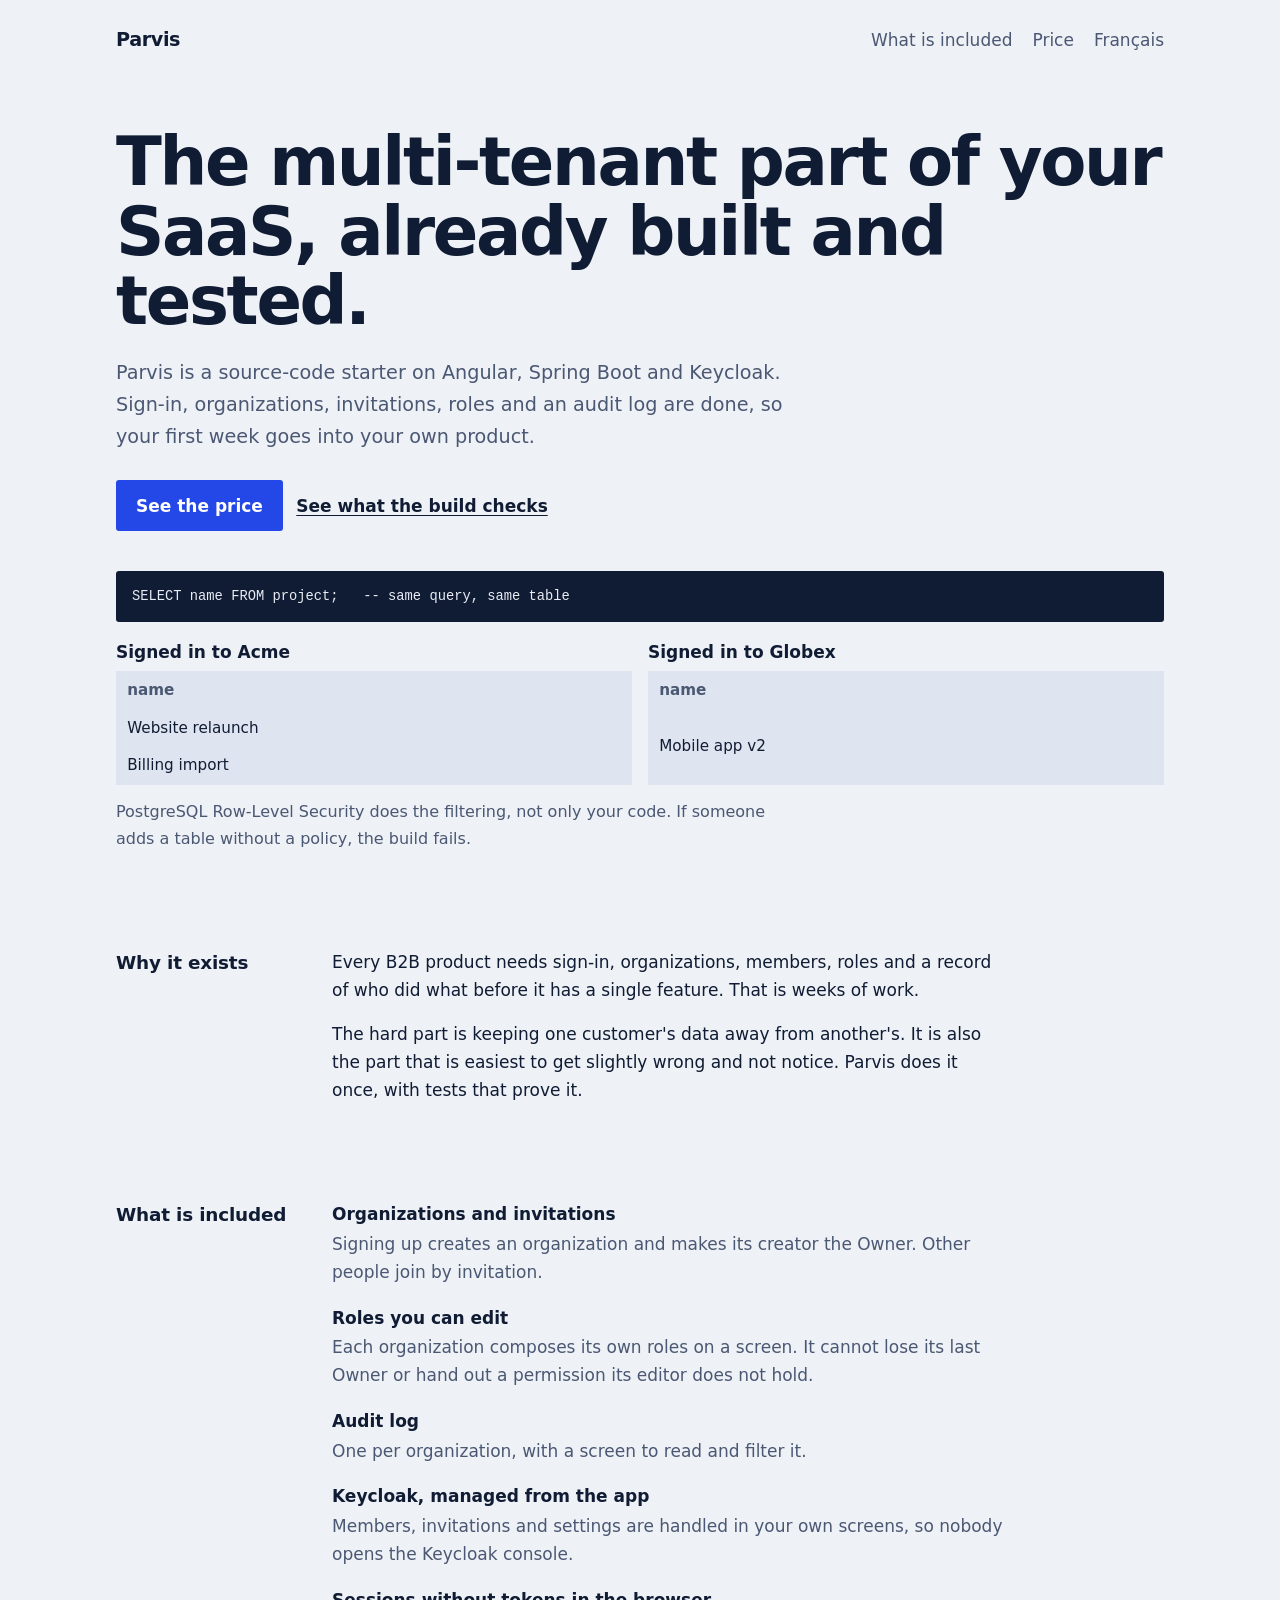
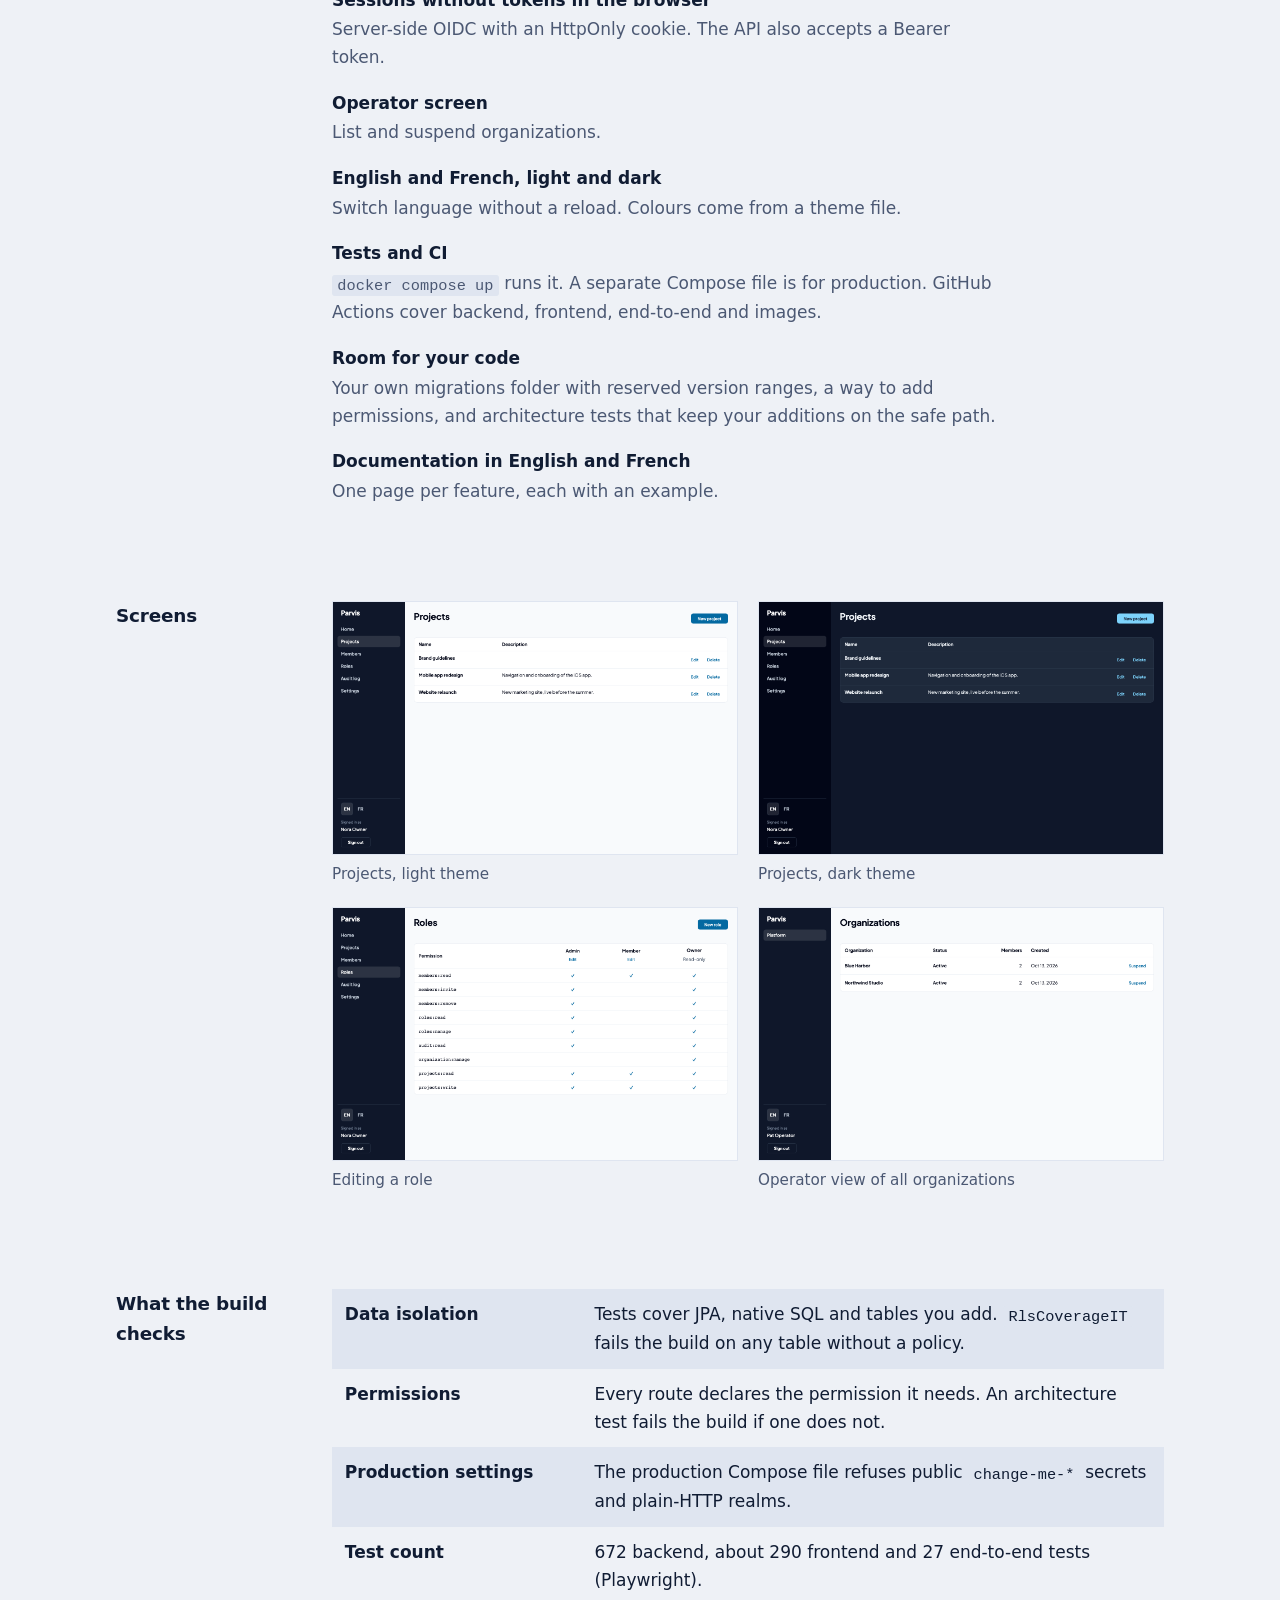
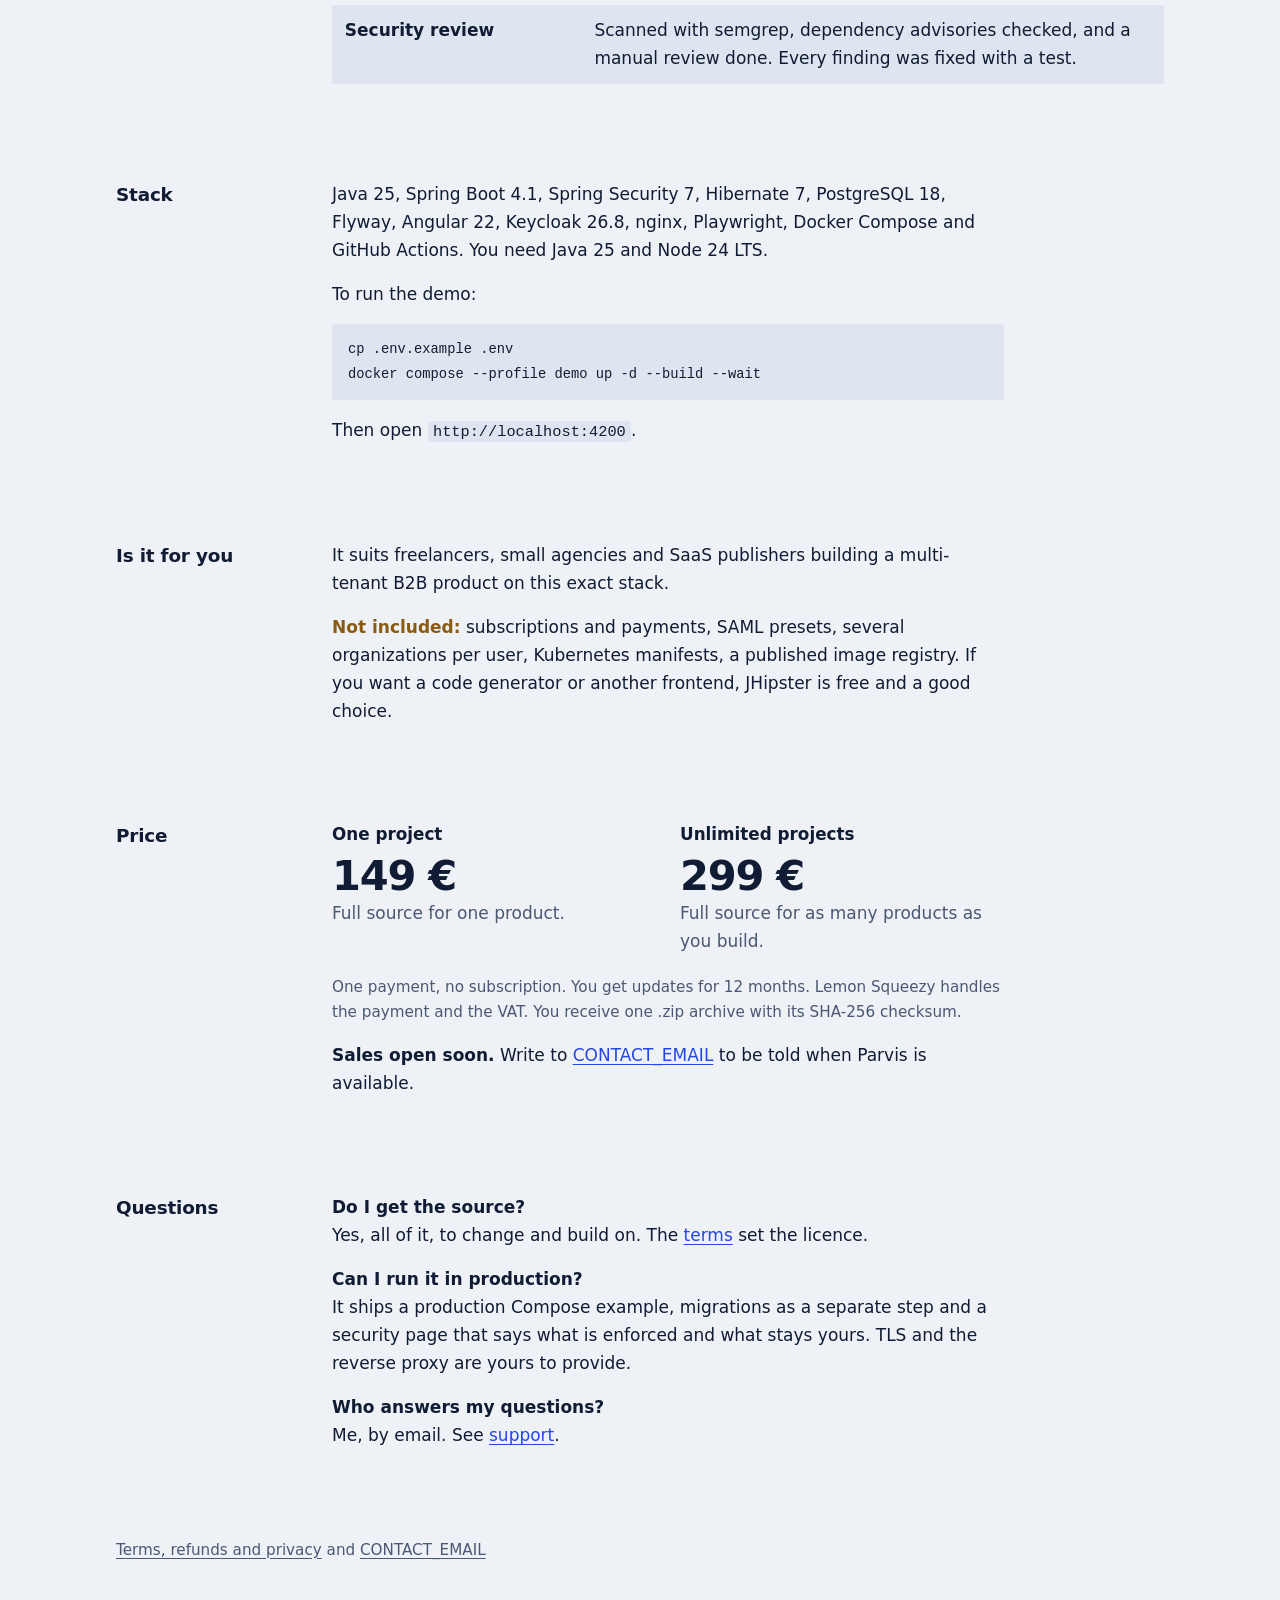
==== index.html @ 85338daf "feat: landing page in English and French Co-Authored-By: Claude Sonnet 5.5 <noreply@anthropic.com>" ====
<!doctype html>
<html lang="en">
<head>
<meta charset="utf-8">
<meta name="viewport" content="width=device-width, initial-scale=1">
<title>Parvis, a multi-tenant SaaS starter</title>
<meta name="description" content="Angular, Spring Boot and Keycloak starter with organizations, editable roles and an audit log, already wired and tested.">
<link rel="icon" href="favicon.svg" type="image/svg+xml">
<link rel="stylesheet" href="style.css">
</head>
<body>
<div class="page">
  <header class="top">
    <a class="brand" href="index.html">Parvis</a>
    <nav><a href="#included">What is included</a><a href="#price">Price</a><a href="fr.html" hreflang="fr" lang="fr">Français</a></nav>
  </header>

  <main>
    <div class="hero">
      <h1>The multi-tenant part of your SaaS, already built and tested.</h1>
      <p>Parvis is a source-code starter on Angular, Spring Boot and Keycloak. Sign-in, organizations, invitations, roles and an audit log are done, so your first week goes into your own product.</p>
      <a class="btn" href="#price">See the price</a>
      <a class="btn plain" href="#checked">See what the build checks</a>

      <div class="demo">
        <pre><code>SELECT name FROM project;   -- same query, same table</code></pre>
        <div class="pair">
          <table>
            <caption>Signed in to Acme</caption>
            <thead><tr><th>name</th></tr></thead>
            <tbody><tr><td>Website relaunch</td></tr><tr><td>Billing import</td></tr></tbody>
          </table>
          <table>
            <caption>Signed in to Globex</caption>
            <thead><tr><th>name</th></tr></thead>
            <tbody><tr><td>Mobile app v2</td></tr></tbody>
          </table>
        </div>
        <p class="cap">PostgreSQL Row-Level Security does the filtering, not only your code. If someone adds a table without a policy, the build fails.</p>
      </div>
    </div>

    <section class="row" id="why">
      <h2>Why it exists</h2>
      <div class="body">
        <p>Every B2B product needs sign-in, organizations, members, roles and a record of who did what before it has a single feature. That is weeks of work.</p>
        <p>The hard part is keeping one customer's data away from another's. It is also the part that is easiest to get slightly wrong and not notice. Parvis does it once, with tests that prove it.</p>
      </div>
    </section>

    <section class="row" id="included">
      <h2>What is included</h2>
      <div class="body">
        <dl class="features">
          <div><dt>Organizations and invitations</dt><dd>Signing up creates an organization and makes its creator the Owner. Other people join by invitation.</dd></div>
          <div><dt>Roles you can edit</dt><dd>Each organization composes its own roles on a screen. It cannot lose its last Owner or hand out a permission its editor does not hold.</dd></div>
          <div><dt>Audit log</dt><dd>One per organization, with a screen to read and filter it.</dd></div>
          <div><dt>Keycloak, managed from the app</dt><dd>Members, invitations and settings are handled in your own screens, so nobody opens the Keycloak console.</dd></div>
          <div><dt>Sessions without tokens in the browser</dt><dd>Server-side OIDC with an HttpOnly cookie. The API also accepts a Bearer token.</dd></div>
          <div><dt>Operator screen</dt><dd>List and suspend organizations.</dd></div>
          <div><dt>English and French, light and dark</dt><dd>Switch language without a reload. Colours come from a theme file.</dd></div>
          <div><dt>Tests and CI</dt><dd><code>docker compose up</code> runs it. A separate Compose file is for production. GitHub Actions cover backend, frontend, end-to-end and images.</dd></div>
          <div><dt>Room for your code</dt><dd>Your own migrations folder with reserved version ranges, a way to add permissions, and architecture tests that keep your additions on the safe path.</dd></div>
          <div><dt>Documentation in English and French</dt><dd>One page per feature, each with an example.</dd></div>
        </dl>
      </div>
    </section>

    <section class="row" id="screens">
      <h2>Screens</h2>
      <div class="body wide">
        <div class="shots">
          <figure><img src="assets/projects.png" alt="Projects list, light theme" loading="lazy" width="1440" height="900"><figcaption>Projects, light theme</figcaption></figure>
          <figure><img src="assets/projects-dark.png" alt="Projects list, dark theme" loading="lazy" width="1440" height="900"><figcaption>Projects, dark theme</figcaption></figure>
          <figure><img src="assets/roles.png" alt="Role editing screen" loading="lazy" width="1440" height="900"><figcaption>Editing a role</figcaption></figure>
          <figure><img src="assets/operator.png" alt="Operator screen listing organizations" loading="lazy" width="1440" height="900"><figcaption>Operator view of all organizations</figcaption></figure>
        </div>
      </div>
    </section>

    <section class="row" id="checked">
      <h2>What the build checks</h2>
      <div class="body wide">
        <table class="facts">
          <tbody>
            <tr><th scope="row">Data isolation</th><td>Tests cover JPA, native SQL and tables you add. <code>RlsCoverageIT</code> fails the build on any table without a policy.</td></tr>
            <tr><th scope="row">Permissions</th><td>Every route declares the permission it needs. An architecture test fails the build if one does not.</td></tr>
            <tr><th scope="row">Production settings</th><td>The production Compose file refuses public <code>change-me-*</code> secrets and plain-HTTP realms.</td></tr>
            <tr><th scope="row">Test count</th><td>672 backend, about 290 frontend and 27 end-to-end tests (Playwright).</td></tr>
            <tr><th scope="row">Security review</th><td>Scanned with semgrep, dependency advisories checked, and a manual review done. Every finding was fixed with a test.</td></tr>
          </tbody>
        </table>
      </div>
    </section>

    <section class="row" id="stack">
      <h2>Stack</h2>
      <div class="body">
        <p>Java 25, Spring Boot 4.1, Spring Security 7, Hibernate 7, PostgreSQL 18, Flyway, Angular 22, Keycloak 26.8, nginx, Playwright, Docker Compose and GitHub Actions. You need Java 25 and Node 24 LTS.</p>
        <p>To run the demo:</p>
        <pre><code>cp .env.example .env
docker compose --profile demo up -d --build --wait</code></pre>
        <p>Then open <code>http://localhost:4200</code>.</p>
      </div>
    </section>

    <section class="row" id="fit">
      <h2>Is it for you</h2>
      <div class="body">
        <p>It suits freelancers, small agencies and SaaS publishers building a multi-tenant B2B product on this exact stack.</p>
        <p><span class="not">Not included:</span> subscriptions and payments, SAML presets, several organizations per user, Kubernetes manifests, a published image registry. If you want a code generator or another frontend, JHipster is free and a good choice.</p>
      </div>
    </section>

    <section class="row" id="price">
      <h2>Price</h2>
      <div class="body">
        <div class="plans">
          <div><h3>One project</h3><div class="price">149 €</div><p>Full source for one product.</p></div>
          <div><h3>Unlimited projects</h3><div class="price">299 €</div><p>Full source for as many products as you build.</p></div>
        </div>
        <p class="small">One payment, no subscription. You get updates for 12 months. Lemon Squeezy handles the payment and the VAT. You receive one .zip archive with its SHA-256 checksum.</p>
        <p><strong>Sales open soon.</strong> Write to <a href="mailto:CONTACT_EMAIL">CONTACT_EMAIL</a> to be told when Parvis is available.</p>
        <!-- TODO: restore the buy button once the Lemon Squeezy link exists:
        <p><a class="btn" href="CHECKOUT_URL">Buy Parvis</a></p> -->
      </div>
    </section>

    <section class="row" id="faq">
      <h2>Questions</h2>
      <div class="body">
        <p><strong>Do I get the source?</strong><br>Yes, all of it, to change and build on. The <a href="legal.html#terms">terms</a> set the licence.</p>
        <p><strong>Can I run it in production?</strong><br>It ships a production Compose example, migrations as a separate step and a security page that says what is enforced and what stays yours. TLS and the reverse proxy are yours to provide.</p>
        <p><strong>Who answers my questions?</strong><br>Me, by email. See <a href="legal.html#support">support</a>.</p>
      </div>
    </section>
  </main>

  <footer class="foot">
    <a href="legal.html">Terms, refunds and privacy</a> and <a href="mailto:CONTACT_EMAIL">CONTACT_EMAIL</a>
  </footer>
</div>
</body>
</html>
---- style.css ----
:root {
  --paper: #eef1f6;
  --ink: #101c33;
  --muted: #4b5873;
  --soft: #dfe5f0;
  --accent: #2447e8;
  --accent-ink: #ffffff;
  --warn: #8a5a12;
  --measure: 42rem;
}
@media (prefers-color-scheme: dark) {
  :root {
    --paper: #0f1626;
    --ink: #e8ecf5;
    --muted: #a3afc7;
    --soft: #1a2338;
    --accent: #8ba2ff;
    --accent-ink: #0f1626;
    --warn: #e0b36a;
  }
}
* { box-sizing: border-box; }
html { scroll-behavior: smooth; }
@media (prefers-reduced-motion: reduce) { html { scroll-behavior: auto; } }
body {
  margin: 0;
  background: var(--paper);
  color: var(--ink);
  font: 17px/1.65 system-ui, -apple-system, "Segoe UI", Roboto, sans-serif;
}
a { color: var(--accent); text-underline-offset: .2em; }
a:focus-visible, .btn:focus-visible { outline: 3px solid var(--accent); outline-offset: 3px; }
code, pre { font-family: ui-monospace, "SF Mono", Menlo, Consolas, monospace; font-size: .9em; }
code { background: var(--soft); padding: .1em .35em; border-radius: 3px; }

.page { max-width: 68rem; margin: 0 auto; padding: 0 1.25rem; }

header.top { display: flex; justify-content: space-between; align-items: baseline; padding: 1.5rem 0 0; }
header.top .brand { font-weight: 800; font-size: 1.2rem; letter-spacing: -.02em; color: var(--ink); text-decoration: none; }
header.top nav a { margin-left: 1.25rem; color: var(--muted); text-decoration: none; }
header.top nav a:hover { color: var(--ink); text-decoration: underline; }

.hero { padding: 4.5rem 0 3rem; }
.hero h1 { font-size: clamp(2.2rem, 6vw, 4.2rem); line-height: 1.04; letter-spacing: -.035em; font-weight: 800; margin: 0 0 1.25rem; max-width: 16em; }
.hero p { font-size: 1.2rem; max-width: var(--measure); color: var(--muted); margin: 0 0 1.75rem; }
.btn { display: inline-block; padding: .7rem 1.25rem; border-radius: 3px; background: var(--accent); color: var(--accent-ink); font-weight: 700; text-decoration: none; }
.btn.plain { background: transparent; color: var(--ink); text-decoration: underline; padding-left: .5rem; }

/* the isolation demo: two result sets for the same query */
.demo { margin: 2.5rem 0 0; }
pre { margin: 0 0 1rem; padding: .8rem 1rem; background: var(--soft); border-radius: 3px; overflow-x: auto; }
pre code { background: none; padding: 0; }
.demo pre { background: #101c33; color: #e8ecf5; margin-bottom: 1rem; }
.demo .pair { display: grid; gap: 1rem; grid-template-columns: 1fr 1fr; }
.demo table { width: 100%; border-collapse: collapse; background: var(--soft); }
.demo caption { text-align: left; font-weight: 700; padding: 0 0 .35rem; }
.demo th, .demo td { text-align: left; padding: .4rem .7rem; font-size: .95rem; }
.demo th { color: var(--muted); font-weight: 600; }
.demo p.cap { margin: .9rem 0 0; color: var(--muted); max-width: var(--measure); font-size: 1rem; }

.row { display: grid; grid-template-columns: 11rem minmax(0, 1fr); gap: 1rem 2.5rem; padding: 3rem 0; }
.row > h2 { margin: 0; font-size: 1.15rem; font-weight: 800; letter-spacing: -.01em; position: sticky; top: 1rem; align-self: start; }
.row .body { max-width: var(--measure); }
.row .body.wide { max-width: none; }
.row p { margin: 0 0 1rem; }
.row p:last-child { margin-bottom: 0; }

dl.features { margin: 0; display: grid; gap: 1.1rem; }
dl.features dt { font-weight: 700; }
dl.features dd { margin: .1rem 0 0; color: var(--muted); }

.shots { display: grid; gap: 1.25rem; grid-template-columns: 1fr 1fr; }
.shots figure { margin: 0; }
.shots img { display: block; width: 100%; height: auto; border: 1px solid var(--soft); }
.shots figcaption { color: var(--muted); font-size: .95rem; margin-top: .4rem; }

table.facts { width: 100%; border-collapse: collapse; }
table.facts th, table.facts td { text-align: left; vertical-align: top; padding: .7rem 1rem .7rem 0; }
table.facts th { font-weight: 700; width: 30%; }
table.facts tbody tr:nth-child(odd) { background: var(--soft); }
table.facts tbody th, table.facts tbody td { padding-left: .8rem; }

.not { color: var(--warn); font-weight: 700; }

.plans { display: grid; gap: 1.5rem; grid-template-columns: 1fr 1fr; margin-bottom: 1.25rem; }
.plans .price { font-size: 2.6rem; font-weight: 800; letter-spacing: -.03em; line-height: 1.1; }
.plans h3 { margin: 0 0 .25rem; font-size: 1.05rem; }
.plans p { color: var(--muted); }
.small { color: var(--muted); font-size: .95rem; }

footer.foot { padding: 2.5rem 0 3.5rem; color: var(--muted); font-size: .95rem; }
footer.foot a { color: var(--muted); }

@media (max-width: 52rem) {
  .row { grid-template-columns: 1fr; padding: 2.25rem 0; }
  .row > h2 { position: static; }
  .shots, .plans, .demo .pair { grid-template-columns: 1fr; }
  .hero { padding-top: 3rem; }
}
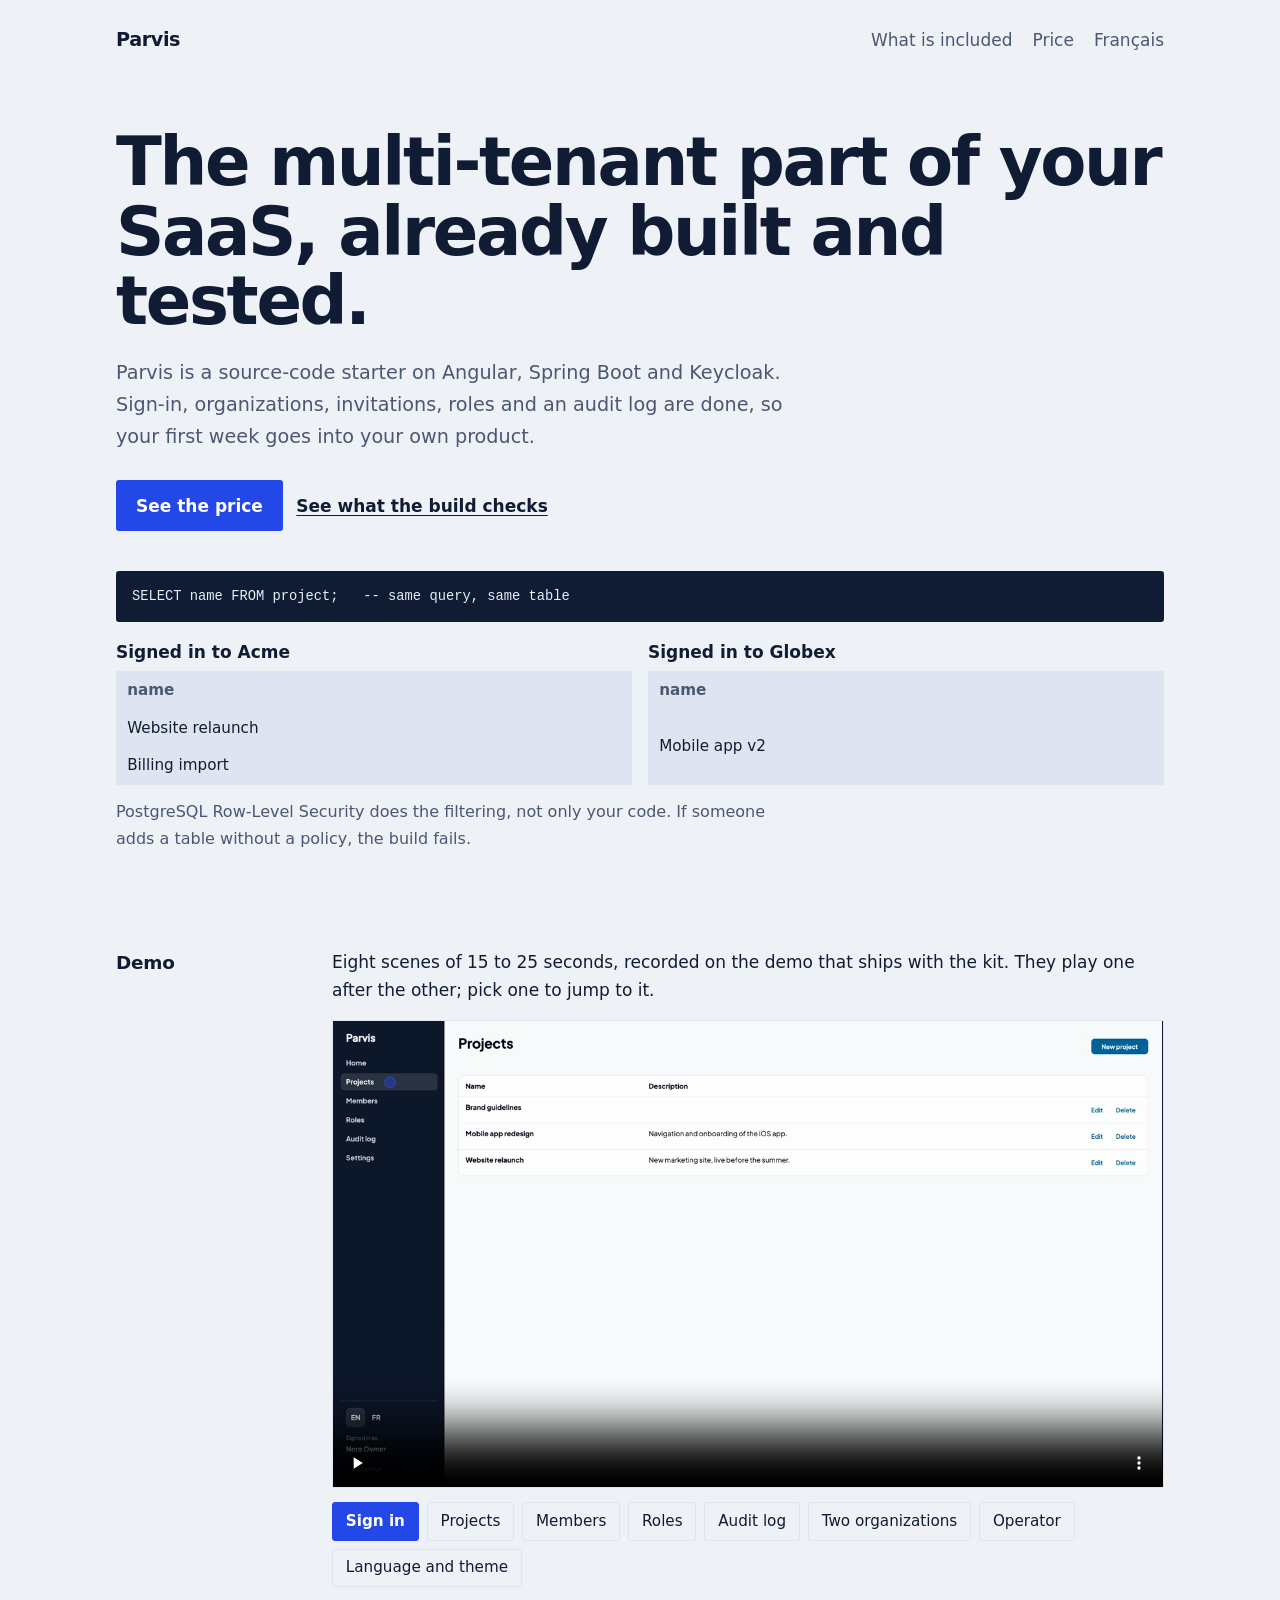
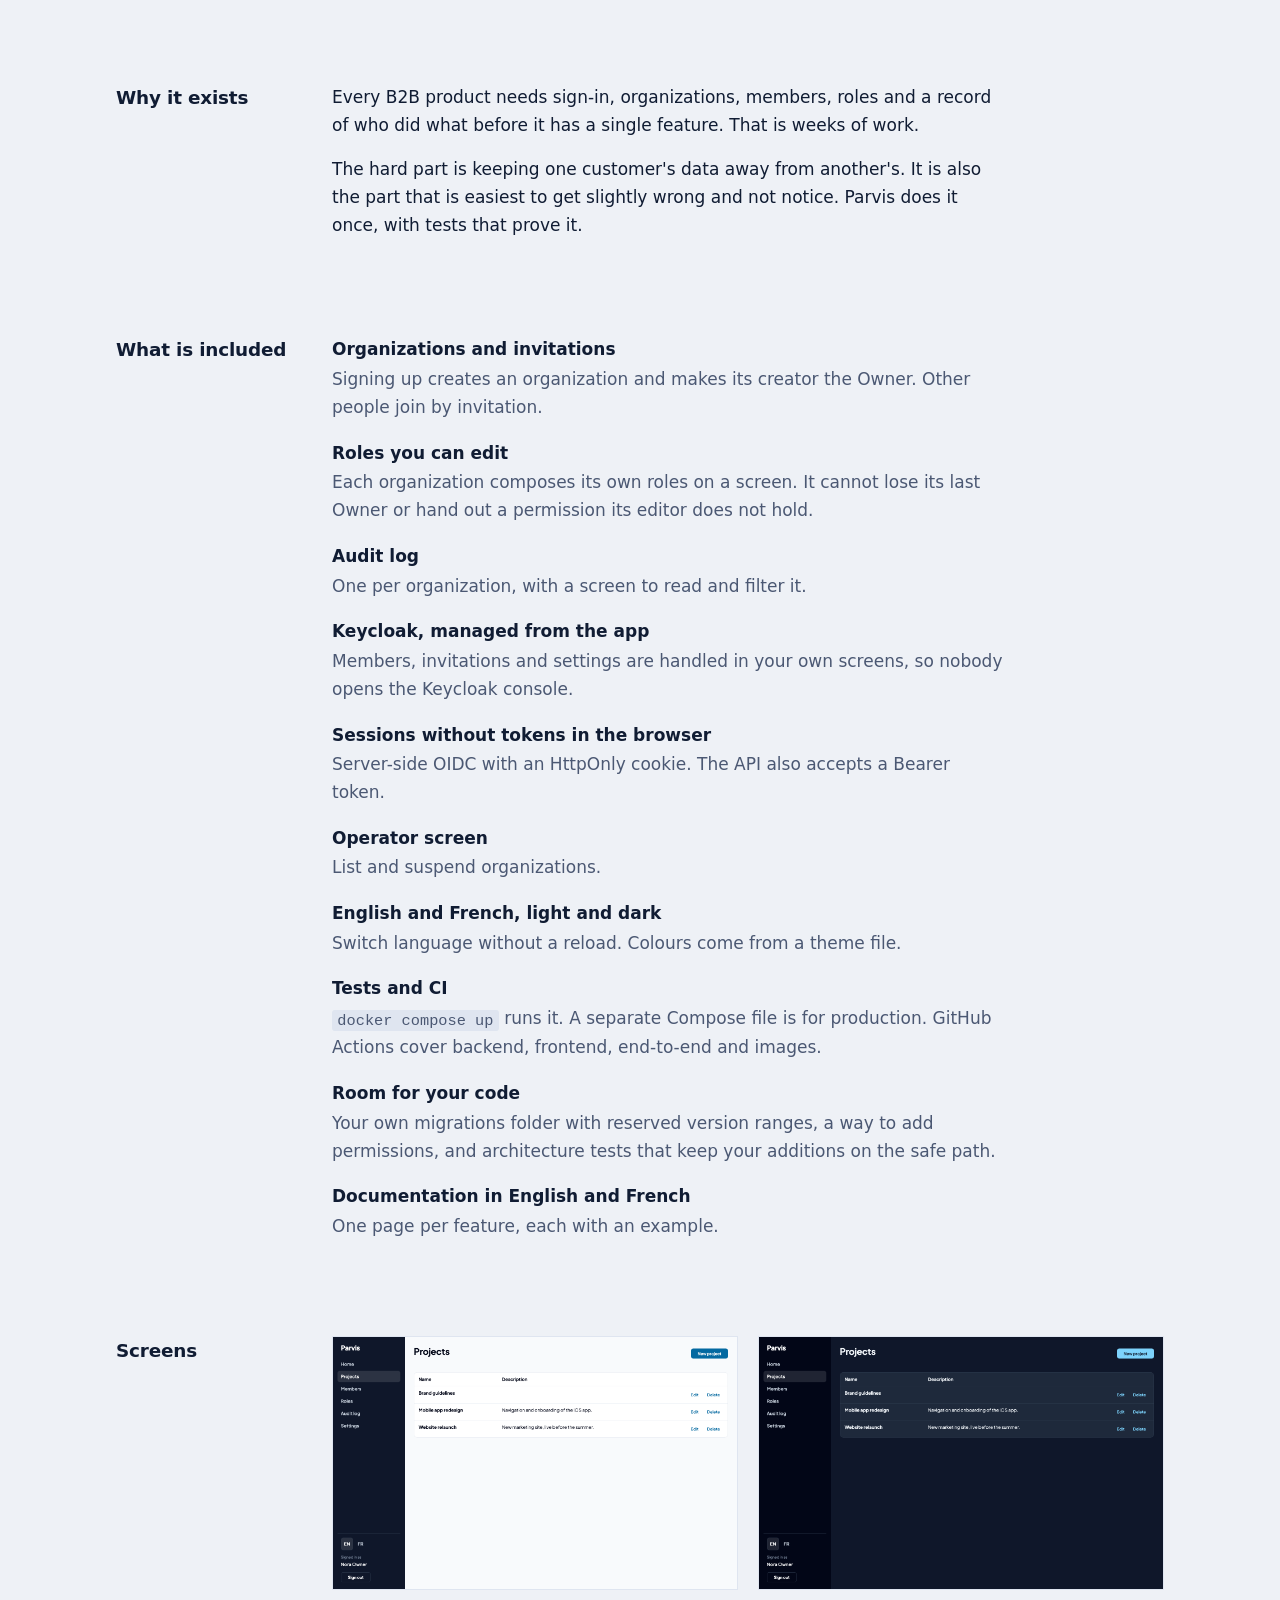
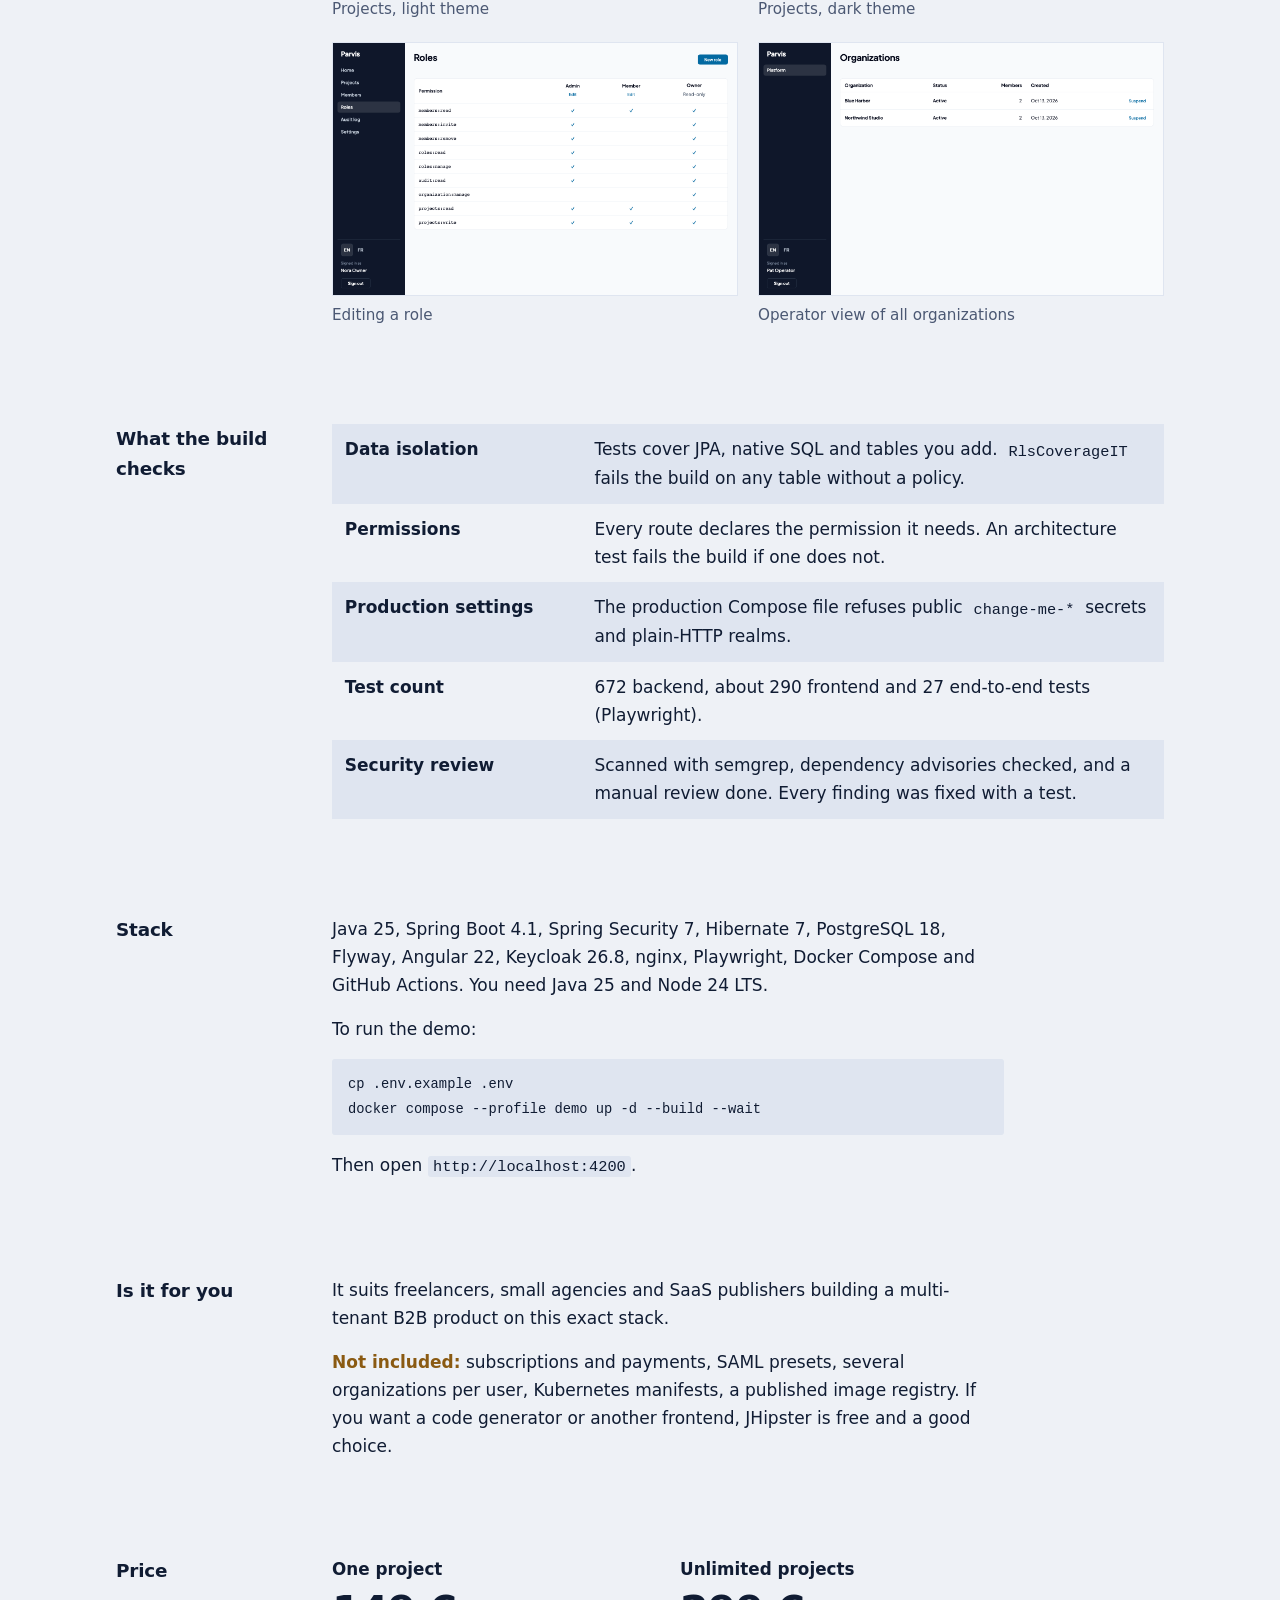
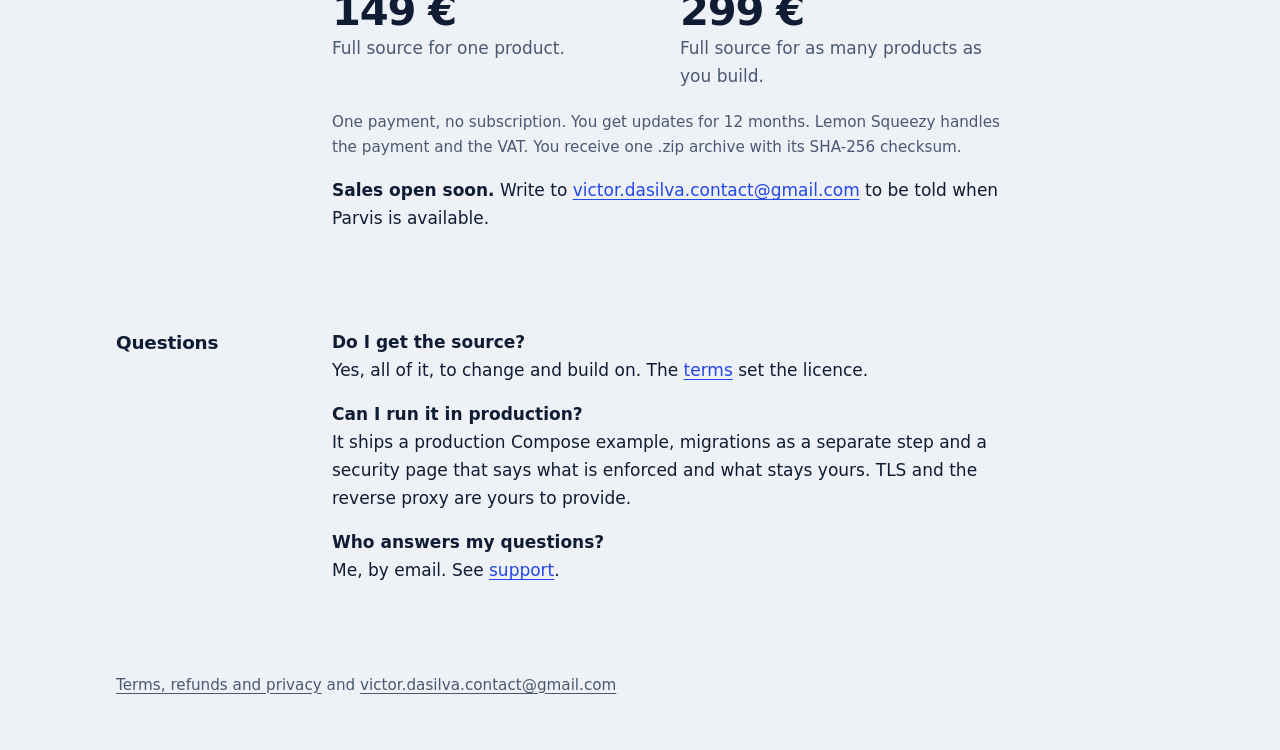
==== commit 8a2cf070: "feat: legal terms, contact, seller name and chaptered demo player Co-Authored-By: Claude Sonnet 5.5 " ====
--- a/index.html
+++ b/index.html
@@ -39,6 +39,31 @@
         <p class="cap">PostgreSQL Row-Level Security does the filtering, not only your code. If someone adds a table without a policy, the build fails.</p>
       </div>
     </div>
+
+    <section class="row" id="demo">
+      <h2>Demo</h2>
+      <div class="body wide player">
+        <p>Eight scenes of 15 to 25 seconds, recorded on the demo that ships with the kit. They play one after the other; pick one to jump to it.</p>
+        <video id="demo-video" controls muted playsinline preload="metadata" poster="assets/demo-poster.png" src="videos/01-sign-in.webm">Your browser cannot play the video: open a scene from the list below.</video>
+        <ol class="chapters" aria-label="Demo scenes"><li><a href="videos/01-sign-in.webm" data-src="videos/01-sign-in.webm" aria-current="true">Sign in</a></li><li><a href="videos/02-projects.webm" data-src="videos/02-projects.webm">Projects</a></li><li><a href="videos/03-members.webm" data-src="videos/03-members.webm">Members</a></li><li><a href="videos/04-roles.webm" data-src="videos/04-roles.webm">Roles</a></li><li><a href="videos/05-audit-log.webm" data-src="videos/05-audit-log.webm">Audit log</a></li><li><a href="videos/06-isolation.webm" data-src="videos/06-isolation.webm">Two organizations</a></li><li><a href="videos/07-operator.webm" data-src="videos/07-operator.webm">Operator</a></li><li><a href="videos/08-language-and-theme.webm" data-src="videos/08-language-and-theme.webm">Language and theme</a></li></ol>
+      </div>
+    </section>
+    <script>
+      (function () {
+        var video = document.getElementById('demo-video');
+        var links = Array.prototype.slice.call(document.querySelectorAll('.chapters a'));
+        function play(i, autoplay) {
+          links.forEach(function (a, j) { if (j === i) a.setAttribute('aria-current', 'true'); else a.removeAttribute('aria-current'); });
+          video.src = links[i].getAttribute('data-src');
+          if (autoplay) video.play();
+        }
+        links.forEach(function (a, i) { a.addEventListener('click', function (e) { e.preventDefault(); play(i, true); }); });
+        video.addEventListener('ended', function () {
+          var i = links.findIndex(function (a) { return a.getAttribute('aria-current') === 'true'; });
+          if (i < links.length - 1) play(i + 1, true);
+        });
+      })();
+    </script>
 
     <section class="row" id="why">
       <h2>Why it exists</h2>
@@ -120,7 +145,7 @@
           <div><h3>Unlimited projects</h3><div class="price">299 €</div><p>Full source for as many products as you build.</p></div>
         </div>
         <p class="small">One payment, no subscription. You get updates for 12 months. Lemon Squeezy handles the payment and the VAT. You receive one .zip archive with its SHA-256 checksum.</p>
-        <p><strong>Sales open soon.</strong> Write to <a href="mailto:CONTACT_EMAIL">CONTACT_EMAIL</a> to be told when Parvis is available.</p>
+        <p><strong>Sales open soon.</strong> Write to <a href="mailto:victor.dasilva.contact@gmail.com">victor.dasilva.contact@gmail.com</a> to be told when Parvis is available.</p>
         <!-- TODO: restore the buy button once the Lemon Squeezy link exists:
         <p><a class="btn" href="CHECKOUT_URL">Buy Parvis</a></p> -->
       </div>
@@ -137,7 +162,7 @@
   </main>
 
   <footer class="foot">
-    <a href="legal.html">Terms, refunds and privacy</a> and <a href="mailto:CONTACT_EMAIL">CONTACT_EMAIL</a>
+    <a href="legal.html">Terms, refunds and privacy</a> and <a href="mailto:victor.dasilva.contact@gmail.com">victor.dasilva.contact@gmail.com</a>
   </footer>
 </div>
 </body>
--- a/style.css
+++ b/style.css
@@ -97,3 +97,10 @@
   .shots, .plans, .demo .pair { grid-template-columns: 1fr; }
   .hero { padding-top: 3rem; }
 }
+
+/* demo player */
+.player video { display: block; width: 100%; height: auto; aspect-ratio: 16 / 9; background: var(--ink); border: 1px solid var(--soft); }
+.chapters { list-style: none; margin: .9rem 0 0; padding: 0; display: flex; flex-wrap: wrap; gap: .5rem; }
+.chapters a { display: inline-block; padding: .35rem .8rem; border: 1px solid var(--soft); border-radius: 3px; color: var(--ink); text-decoration: none; font-size: .95rem; }
+.chapters a:hover { background: var(--soft); }
+.chapters a[aria-current="true"] { background: var(--accent); border-color: var(--accent); color: var(--accent-ink); font-weight: 700; }
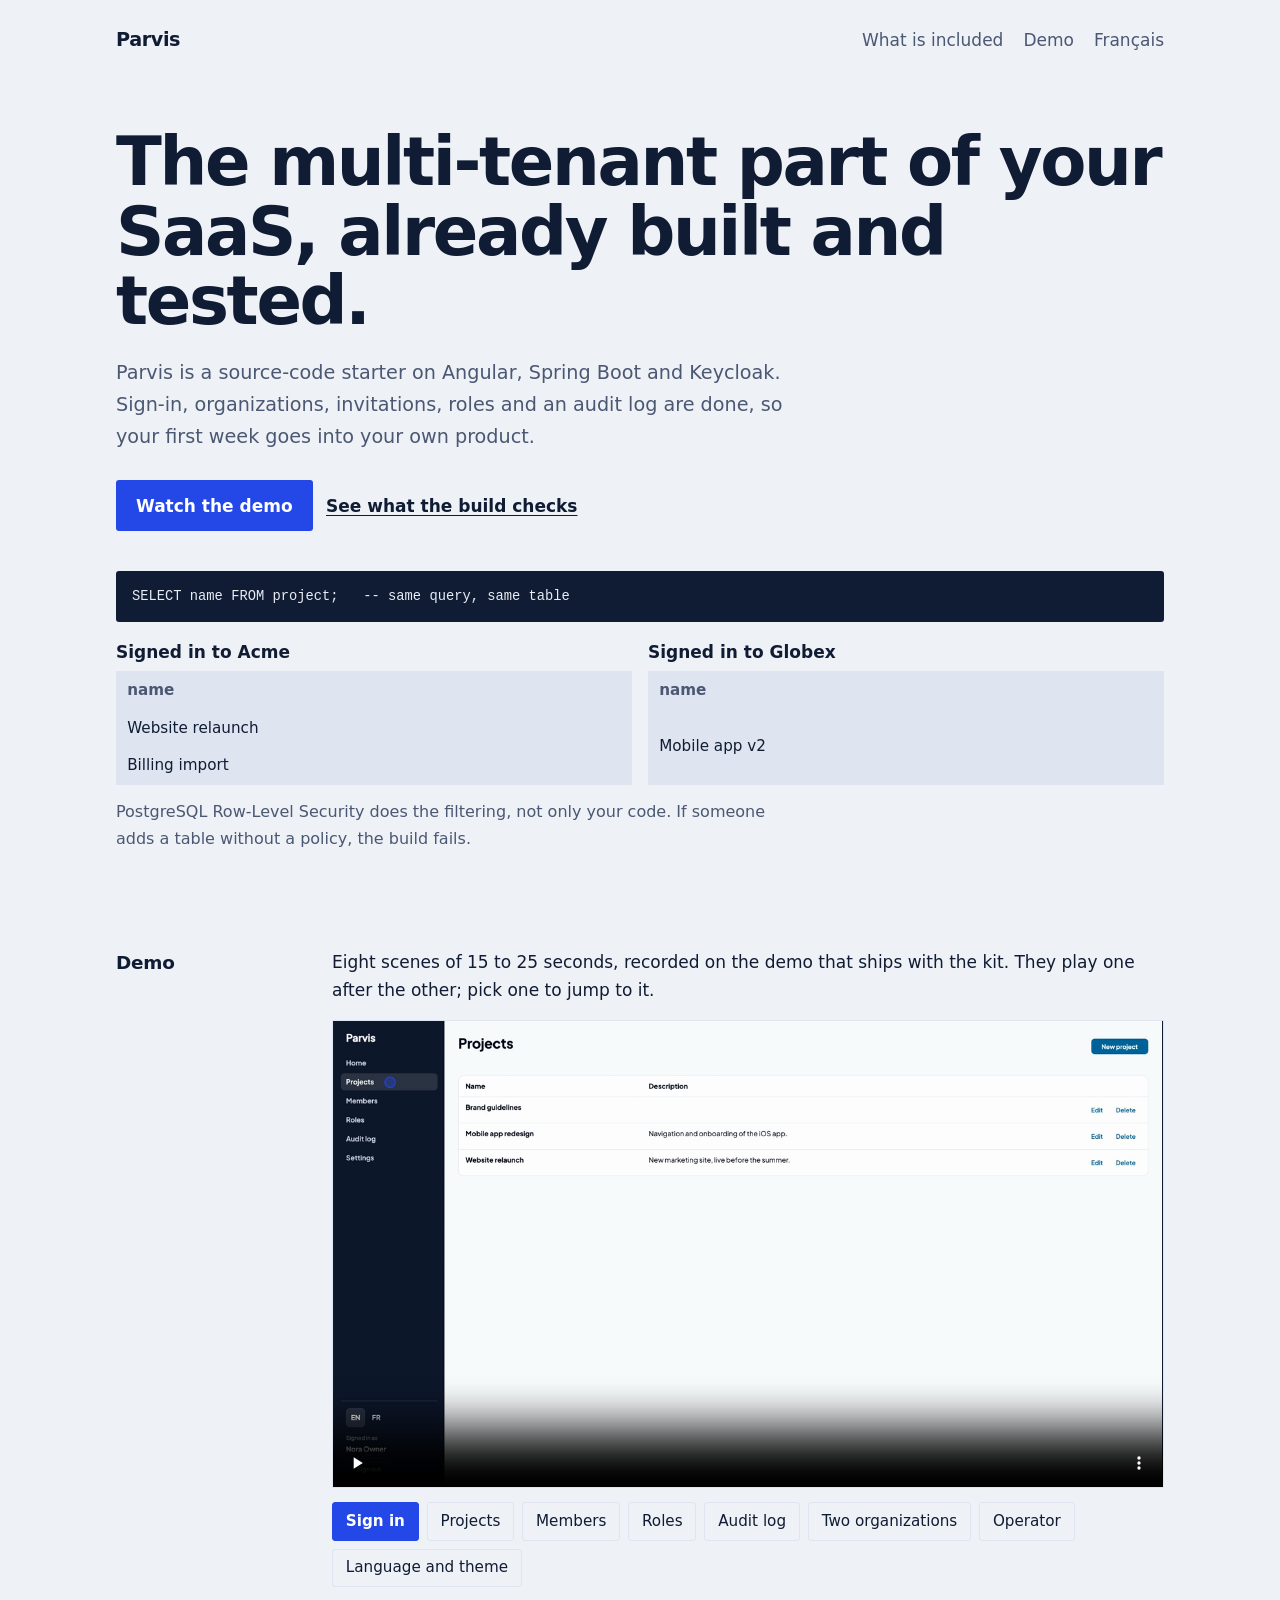
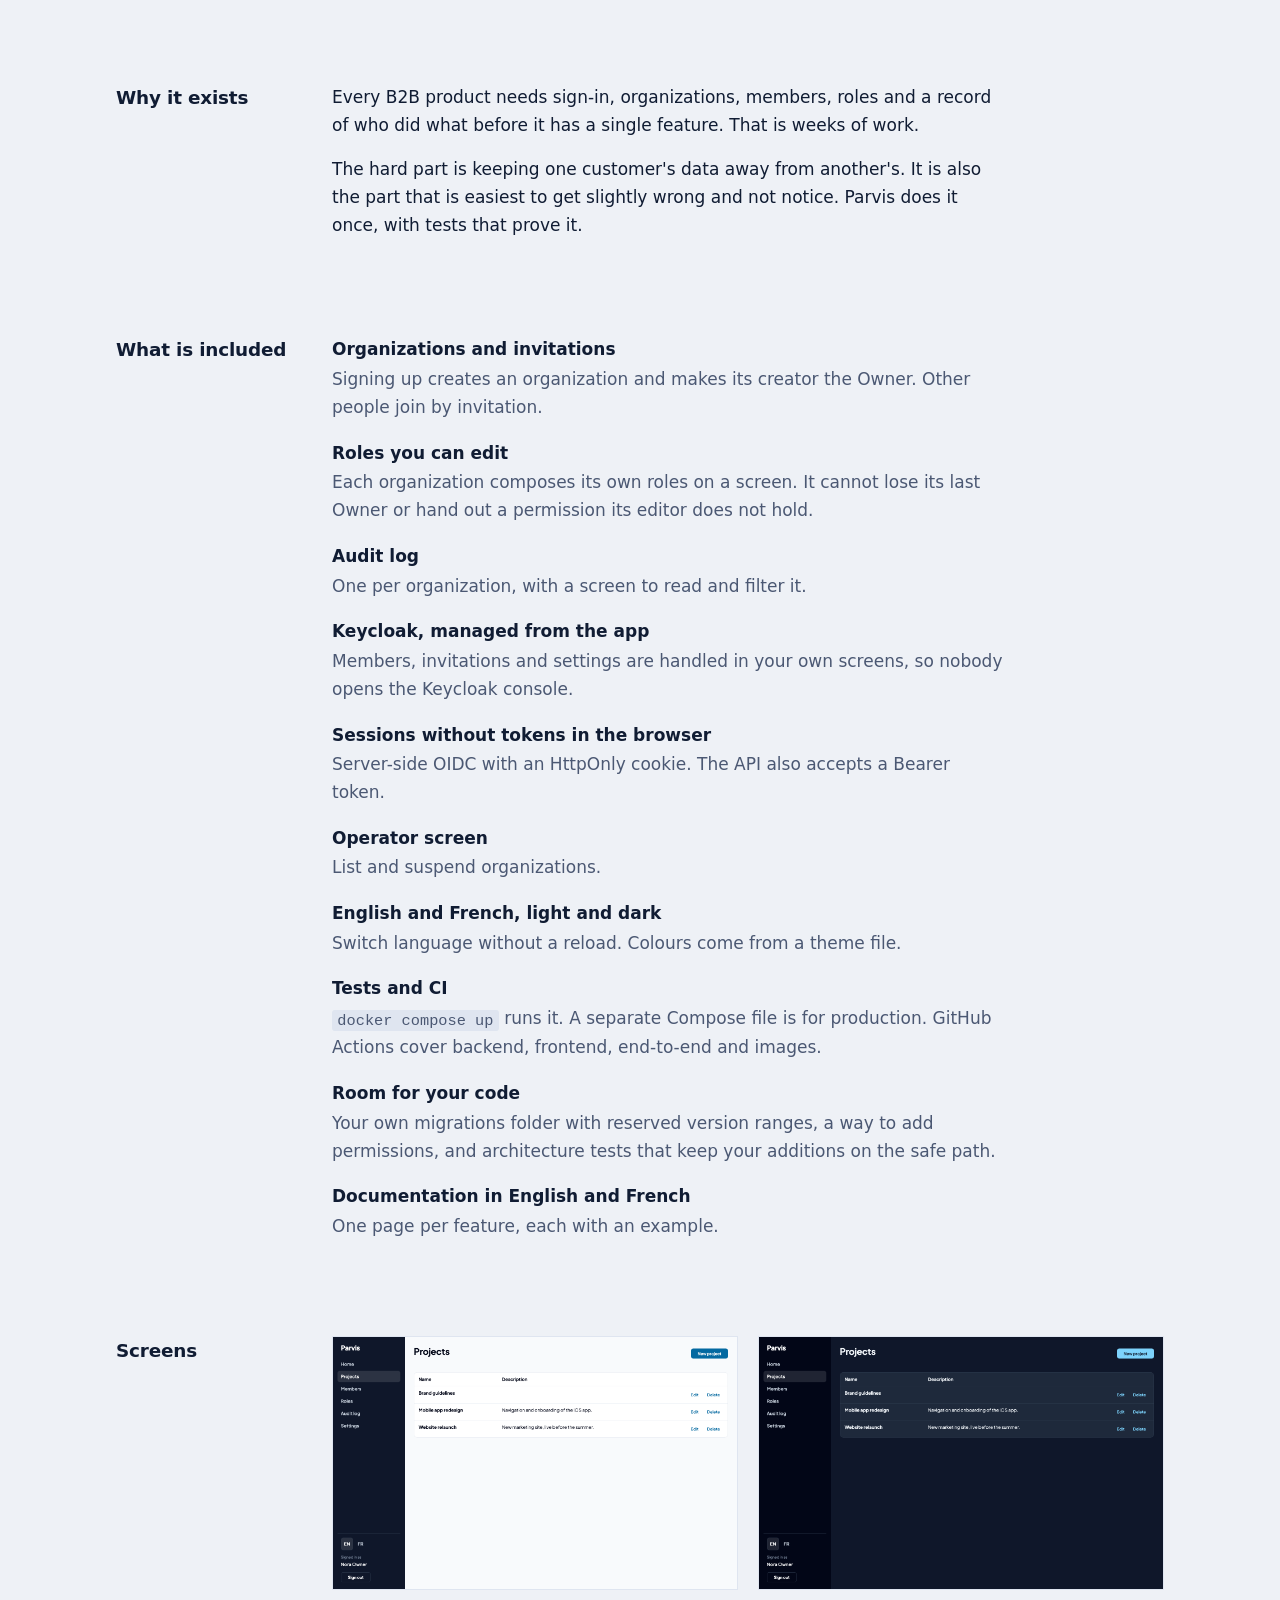
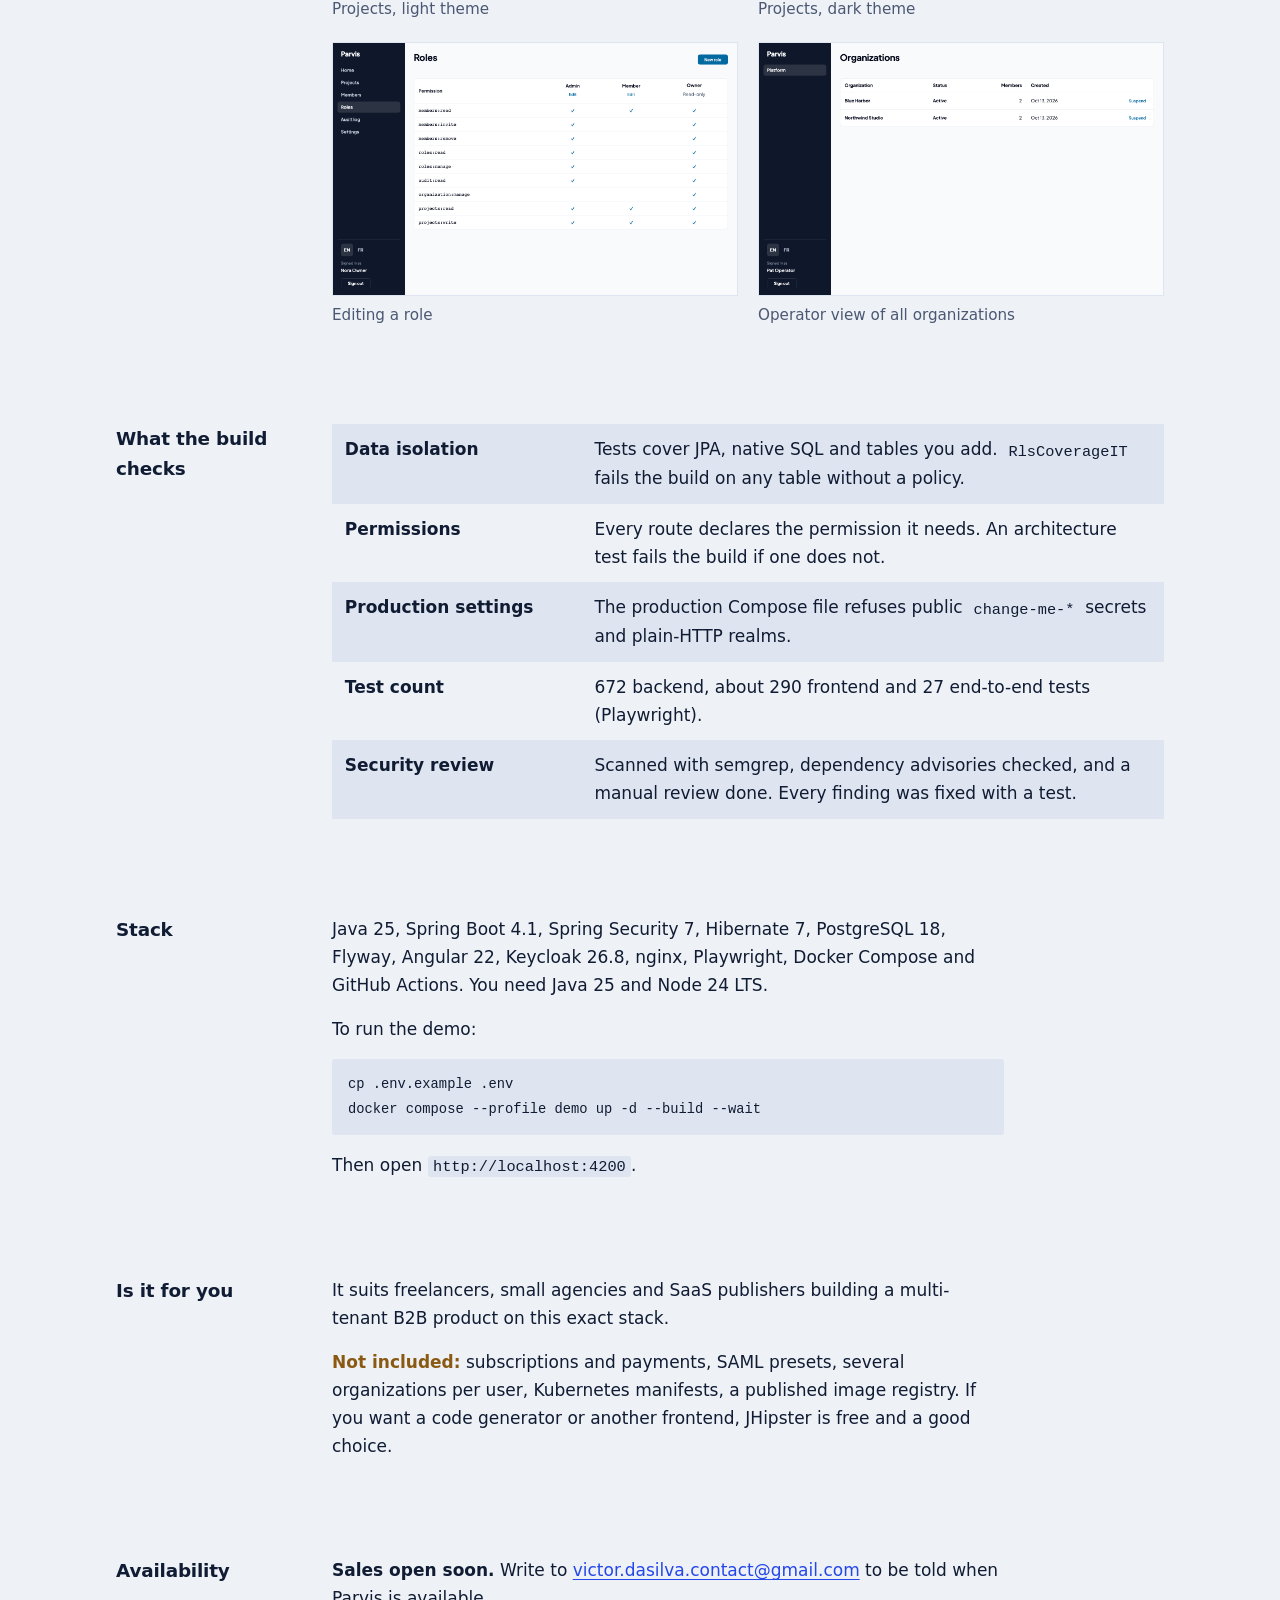
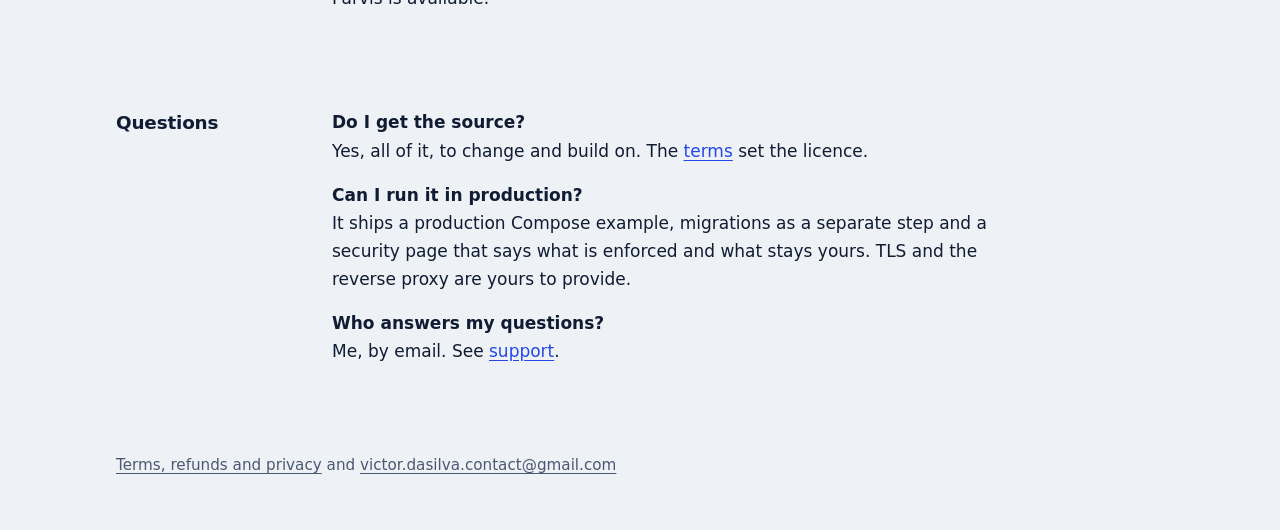
==== commit eee09679: "feat: remove the pricing section until prices are decided Co-Authored-By: Claude Sonnet 5.5 <noreply" ====
--- a/index.html
+++ b/index.html
@@ -12,14 +12,14 @@
 <div class="page">
   <header class="top">
     <a class="brand" href="index.html">Parvis</a>
-    <nav><a href="#included">What is included</a><a href="#price">Price</a><a href="fr.html" hreflang="fr" lang="fr">Français</a></nav>
+    <nav><a href="#included">What is included</a><a href="#demo">Demo</a><a href="fr.html" hreflang="fr" lang="fr">Français</a></nav>
   </header>
 
   <main>
     <div class="hero">
       <h1>The multi-tenant part of your SaaS, already built and tested.</h1>
       <p>Parvis is a source-code starter on Angular, Spring Boot and Keycloak. Sign-in, organizations, invitations, roles and an audit log are done, so your first week goes into your own product.</p>
-      <a class="btn" href="#price">See the price</a>
+      <a class="btn" href="#demo">Watch the demo</a>
       <a class="btn plain" href="#checked">See what the build checks</a>
 
       <div class="demo">
@@ -137,17 +137,11 @@
       </div>
     </section>
 
-    <section class="row" id="price">
-      <h2>Price</h2>
+    <section class="row" id="availability">
+      <h2>Availability</h2>
       <div class="body">
-        <div class="plans">
-          <div><h3>One project</h3><div class="price">149 €</div><p>Full source for one product.</p></div>
-          <div><h3>Unlimited projects</h3><div class="price">299 €</div><p>Full source for as many products as you build.</p></div>
-        </div>
-        <p class="small">One payment, no subscription. You get updates for 12 months. Lemon Squeezy handles the payment and the VAT. You receive one .zip archive with its SHA-256 checksum.</p>
         <p><strong>Sales open soon.</strong> Write to <a href="mailto:victor.dasilva.contact@gmail.com">victor.dasilva.contact@gmail.com</a> to be told when Parvis is available.</p>
-        <!-- TODO: restore the buy button once the Lemon Squeezy link exists:
-        <p><a class="btn" href="CHECKOUT_URL">Buy Parvis</a></p> -->
+        <!-- TODO: restore the prices and the buy button once the product exists at Lemon Squeezy (CHECKOUT_URL). -->
       </div>
     </section>
 
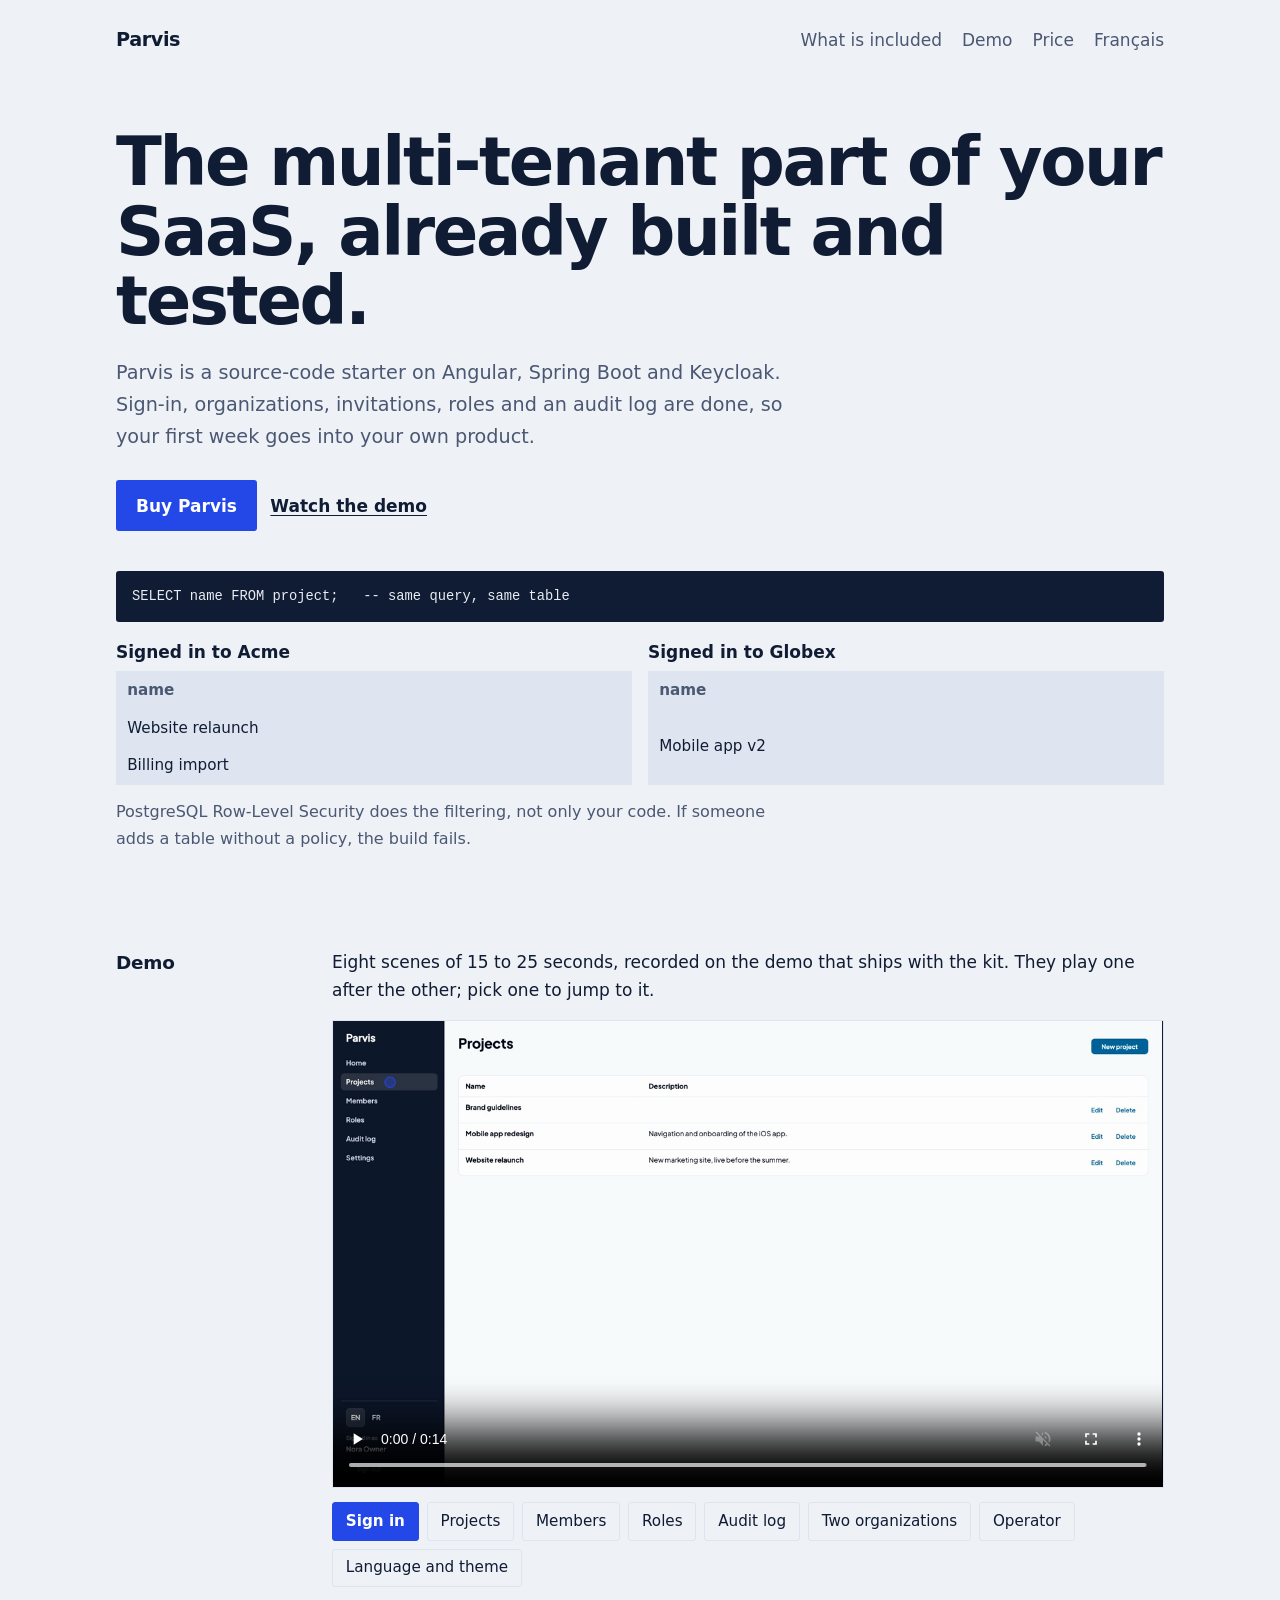
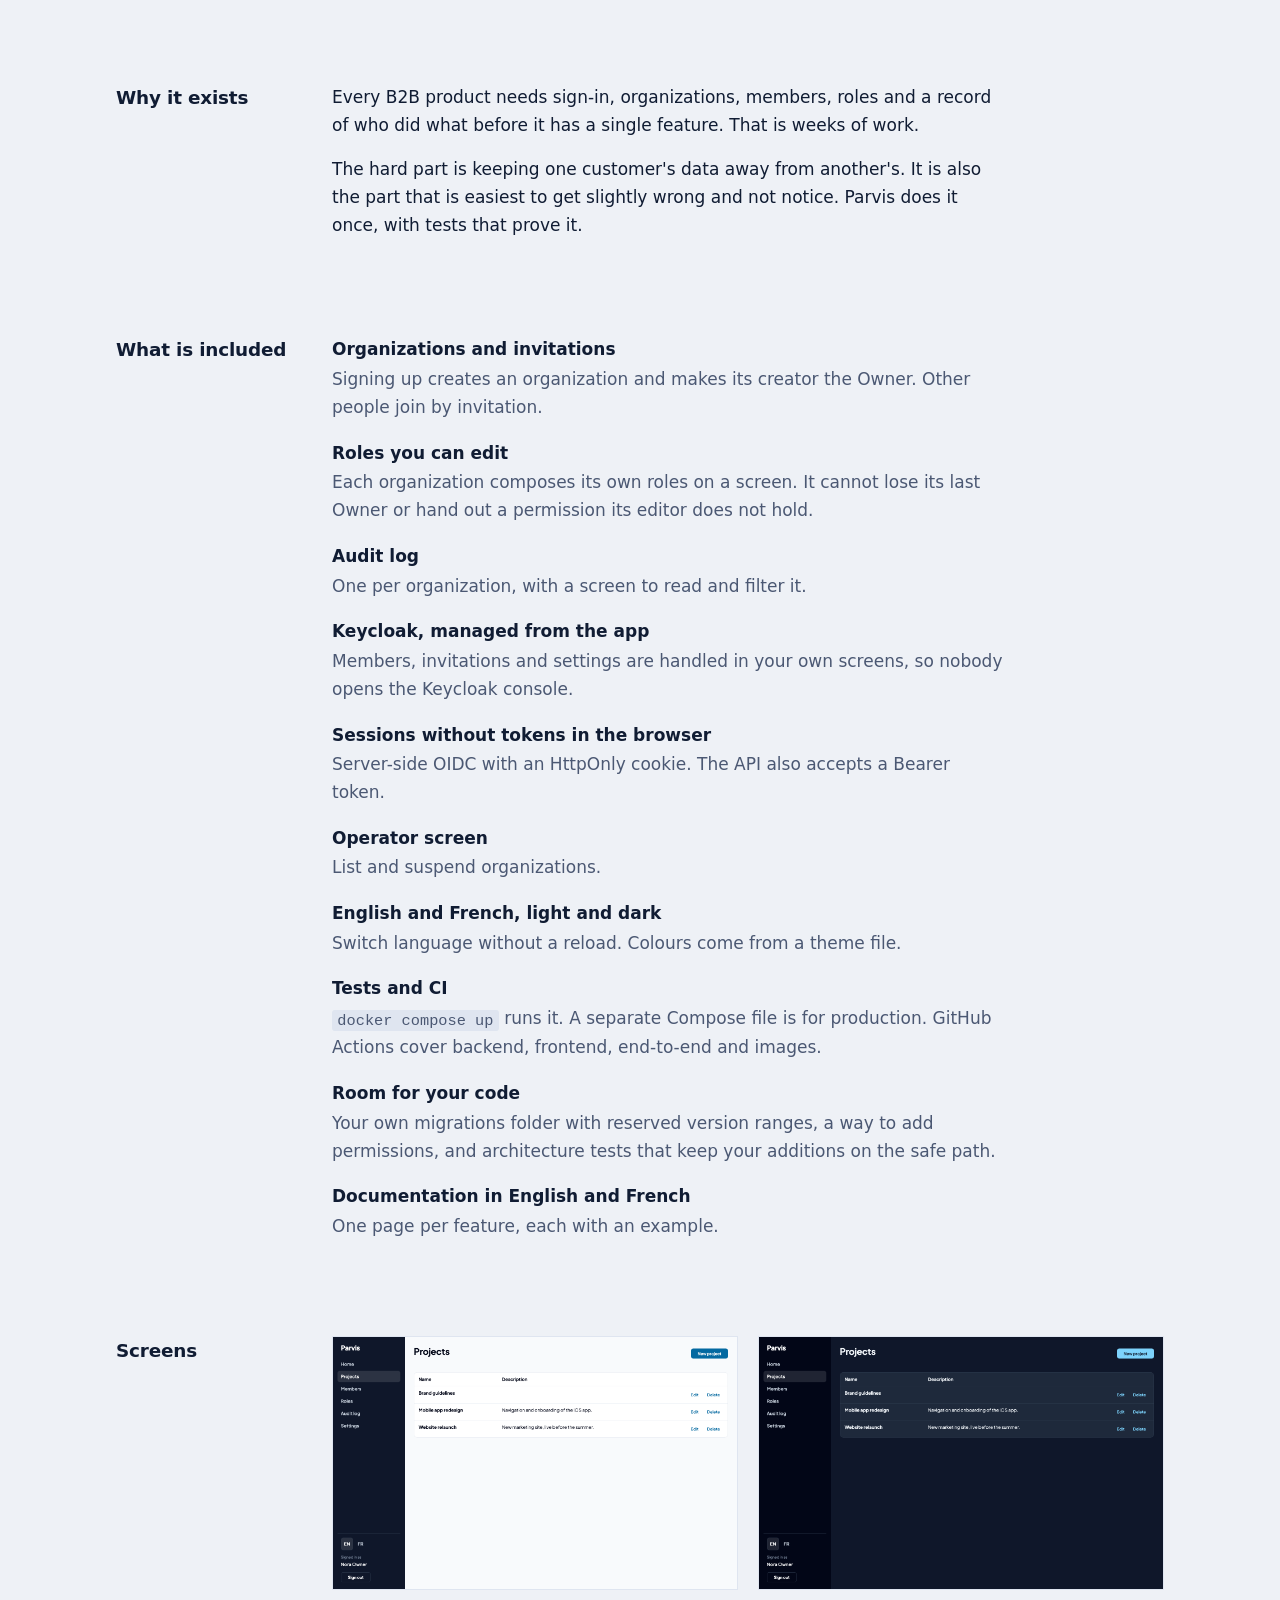
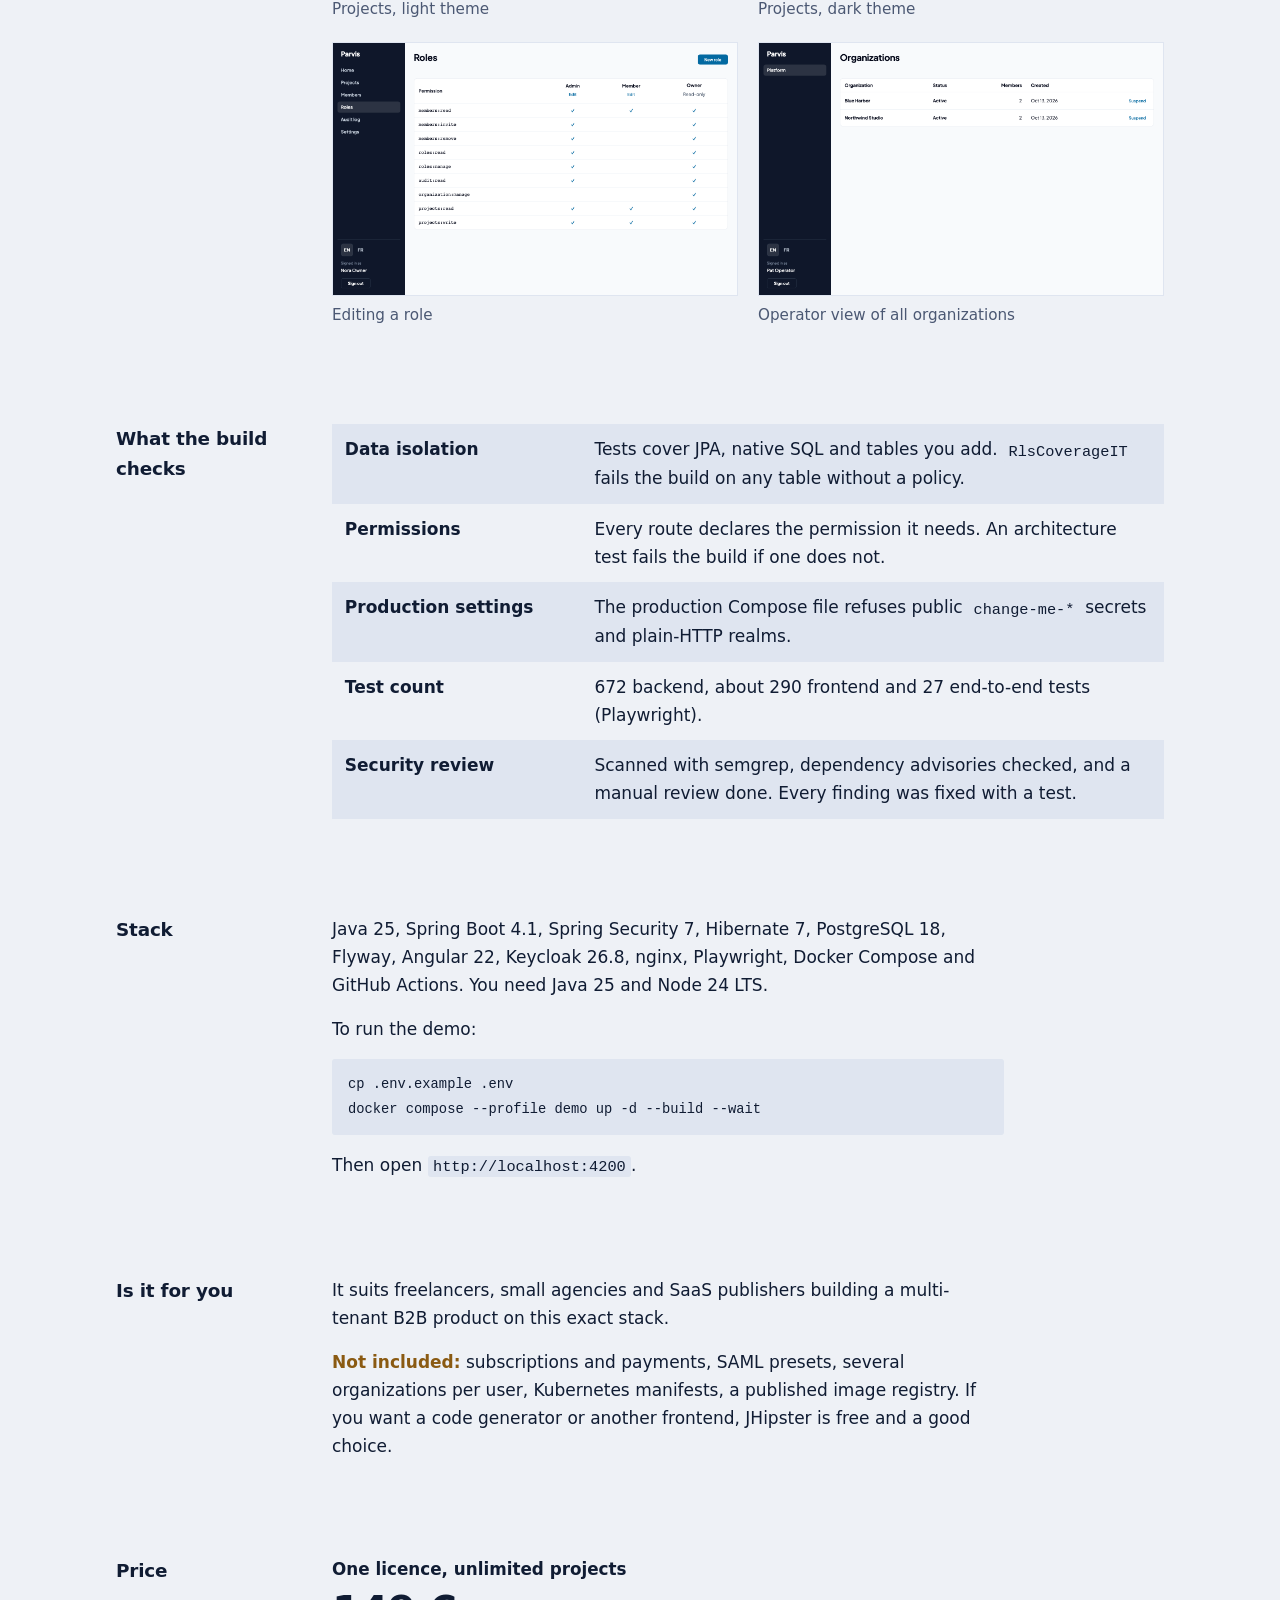
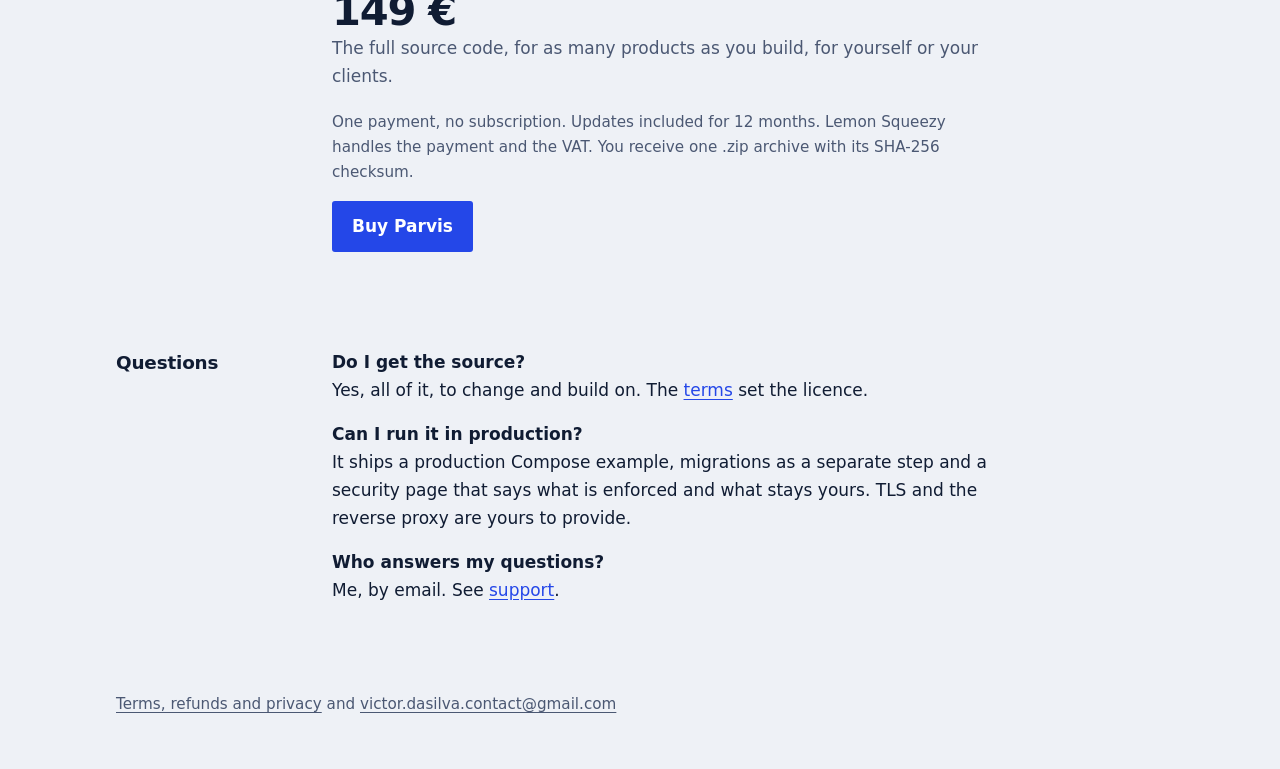
==== commit 3b2847a5: "feat: single 149 EUR licence and Lemon Squeezy checkout link Co-Authored-By: Claude Sonnet 5.5 <nore" ====
--- a/index.html
+++ b/index.html
@@ -12,15 +12,15 @@
 <div class="page">
   <header class="top">
     <a class="brand" href="index.html">Parvis</a>
-    <nav><a href="#included">What is included</a><a href="#demo">Demo</a><a href="fr.html" hreflang="fr" lang="fr">Français</a></nav>
+    <nav><a href="#included">What is included</a><a href="#demo">Demo</a><a href="#price">Price</a><a href="fr.html" hreflang="fr" lang="fr">Français</a></nav>
   </header>
 
   <main>
     <div class="hero">
       <h1>The multi-tenant part of your SaaS, already built and tested.</h1>
       <p>Parvis is a source-code starter on Angular, Spring Boot and Keycloak. Sign-in, organizations, invitations, roles and an audit log are done, so your first week goes into your own product.</p>
-      <a class="btn" href="#demo">Watch the demo</a>
-      <a class="btn plain" href="#checked">See what the build checks</a>
+      <a class="btn" href="https://victor-store.lemonsqueezy.com/checkout/buy/6293aa83-1ba6-4c6f-8490-43995350f94e">Buy Parvis</a>
+      <a class="btn plain" href="#demo">Watch the demo</a>
 
       <div class="demo">
         <pre><code>SELECT name FROM project;   -- same query, same table</code></pre>
@@ -137,11 +137,14 @@
       </div>
     </section>
 
-    <section class="row" id="availability">
-      <h2>Availability</h2>
+    <section class="row" id="price">
+      <h2>Price</h2>
       <div class="body">
-        <p><strong>Sales open soon.</strong> Write to <a href="mailto:victor.dasilva.contact@gmail.com">victor.dasilva.contact@gmail.com</a> to be told when Parvis is available.</p>
-        <!-- TODO: restore the prices and the buy button once the product exists at Lemon Squeezy (CHECKOUT_URL). -->
+        <div class="plans" style="grid-template-columns:1fr">
+          <div><h3>One licence, unlimited projects</h3><div class="price">149 €</div><p>The full source code, for as many products as you build, for yourself or your clients.</p></div>
+        </div>
+        <p class="small">One payment, no subscription. Updates included for 12 months. Lemon Squeezy handles the payment and the VAT. You receive one .zip archive with its SHA-256 checksum.</p>
+        <p><a class="btn" href="https://victor-store.lemonsqueezy.com/checkout/buy/6293aa83-1ba6-4c6f-8490-43995350f94e">Buy Parvis</a></p>
       </div>
     </section>
 
